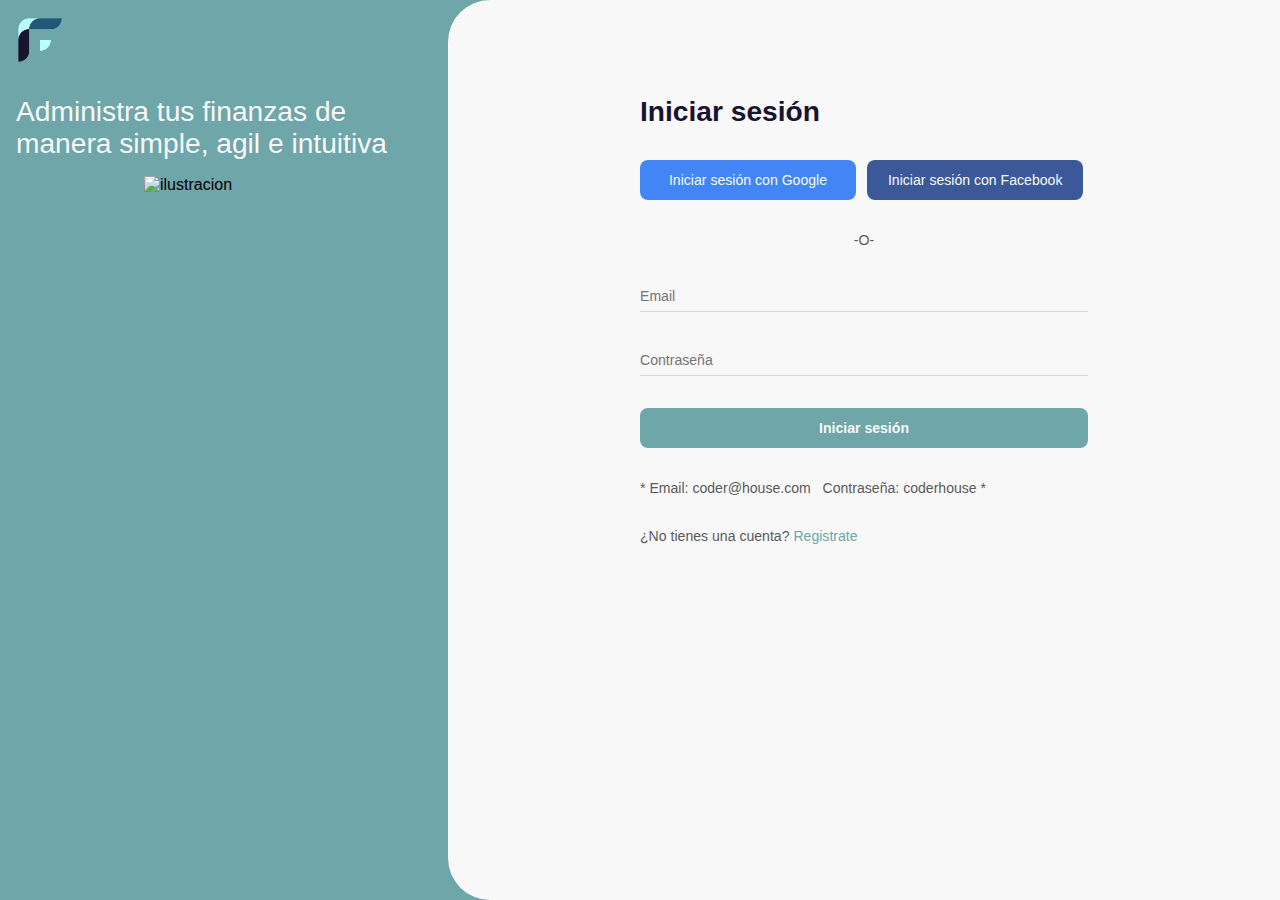
==== index.html @ 447d230a "V3" ====
<!DOCTYPE html>
<html lang="es">

<head>
    <meta charset="UTF-8">
    <meta http-equiv="X-UA-Compatible" content="IE=edge">
    <meta name="viewport" content="width=device-width, initial-scale=1.0">
    <link rel="shortcut icon" href="./img/logo.png" type="image/x-icon">
    <title>FINI - Login</title>
    <link rel="stylesheet" href="./css/style.css">
</head>

<body class="grid">
    <div class="container">
        <div class="logo">
            <a href="./index.html">
                <img src="./img/logo.png" alt="logo">
            </a>
        </div>
        <div class="titulo">
            <p>Administra tus finanzas de<br>manera simple, agil e intuitiva</p>
        </div>
        <div class="imagen">
            <img src="./img/ilustracion.png" alt="ilustracion">
        </div>
    </div>
    <div class="form-container">
        <form id="login" class="form"onsubmit="loginFunction()">
            <h1>Iniciar sesión</h1>
            <div class="login-buttons">
                <input class="btn-google" type="button" value="Iniciar sesión con Google">
                <input class="btn-facebook" type="button" value="Iniciar sesión con Facebook">
            </div>
            <p class="o" style="text-align: center;">-O-</p>
            <input id="email-login" name="email" class="input" type="email" placeholder="Email">
            <input id="password-login" name="password" class="input" type="password" placeholder="Contraseña">
            <input class="btn" type="submit" value="Iniciar sesión" onclick="iniciarSesionEjemplo()">
            <p>* Email: coder@house.com &nbsp; Contraseña: coderhouse *</p>
            <p id="result">¿No tienes una cuenta? <a href="#" onclick="registrarse()">Registrate</a></p>
        </form>
        <form id="signin" class="form" onsubmit="signup()">
            <h1>Crea una cuenta</h1>
            <input class="btn-google" type="button" value="Registrarse con Google">
            <input class="btn-facebook" type="button" value="Registrarse con Facebook">
            <p style="text-align: center;">-O-</p>
            <input id="name" name="name" class="input" type="text" placeholder="Nombre">
            <input id="email" name="email" class="input" type="email" placeholder="Email">
            <input id="password" name="password" class="input" type="password" placeholder="Contraseña">
            <input id="registrarse" class="btn" type="submit" value="Crear cuenta" onsubmit="loginFunction()">
            <p>¿Ya tienes una cuenta? <a href="#" onclick="iniciarSesion()">Inicia sesión</a></p>
        </form>
    </div>

    <!-- SCRIPT -->

    <script src="./js/script.js"></script>

</body>
</html>
---- css/style.css ----
/* DECLARACIONES GENERALES*/

* {
    margin: 0;
    padding: 0;
    box-sizing: border-box;
    font-family: 'Telegraf', Tahoma, Geneva, Verdana, sans-serif;
}

/* VARIABLES GOBLALES DE COLORES*/

:root {
    --white: #f8f8f8;
    --lightblue: #b0d8da;
    --lightbluealt: #6ea6a9;
    --lightgrey: #d9d9d9;
    --darkgrey: #5a5a5a;
    --darkblue: #1a132f;
    --shadow: rgba(33,33,33,.2);
    --googlecolor: #4285f4;
    --facebookcolor: #3b5998;
}

html {
    height: 100%;
}

body {
    min-height: 100%;
    height: 100%;
    background-color: var(--lightbluealt);
}

/* SISTEMA DE GRILLA */

.grid {
    display: grid;
    grid-template-columns: auto 65%;
    grid-template-areas:
        "body form-container"
}

.container {
    display: grid;
    grid-template-rows: 5rem 6rem auto;
    grid-template-areas:
        "logo"
        "titulo"
        "imagen";
}

.logo {
    grid-area: logo;
    width: 3rem;
    height: 3rem;
    float: left;
    margin: 1rem;
}

.logo img {
    width: 3rem;
    height: 3rem;
}

.titulo {
    grid-area: titulo;
    width: auto;
    height: 4rem;
    margin: 1rem;
    font-size: 2.2vw;
    color: var(--white);
}

.imagen {
    grid-area: imagen;
    width: auto;
    height: auto;
}

.imagen img {
    width: 25rem;
    height: 25rem;
    float: right;
    transform: translate(6rem);
}

/* FORMULARIO */

.form-container {
    grid-area: form-container;
    width: 100%;
    height: 100%;
    background-color: var(--white);
    border-radius: 42px 0 0 42px;
    float: right;
}

#signin {
    display: none;
}

.form {
    width: 28rem;
    height: auto;
    margin: 6rem 0 0 12rem;
}

.form h1 {
    font-size: 2.2vw;
    margin-bottom: 2rem;
    color: var(--darkblue);
}

.login-buttons {
    display: flex;
    flex-direction: row;
}

.btn-google {
    width: 13.5rem;
    height: 2.5rem;
    margin-right: .7rem;
    background-color: var(--googlecolor);
    color: var(--white);
    font-size: 1.1vw;
    border: none;
    border-radius: 8px;
    transition: all ease-in-out .2s;
}

.btn-google:hover {
    cursor: pointer;
    box-shadow: 0 0 1rem var(--shadow);
}

.btn-facebook {
    width: 13.5rem;
    height: 2.5rem;
    background-color: var(--facebookcolor);
    color: var(--white);
    font-size: 1.1vw;
    border: none;
    border-radius: 8px;
    transition: all ease-in-out .2s;
}

.btn-facebook:hover {
    cursor: pointer;
    box-shadow: 0 0 1rem var(--shadow);
}

.form p {
    margin-top: 2rem;
    font-size: 1.1vw;
    color: var(--darkgrey);
}

.form a {
    text-decoration: none;
    color: var(--lightbluealt);
    transition: all ease-in-out .3s;
}

.form a:hover {
    color: var(--darkblue);
}

.input {
    display: block;
    width: 100%;
    height: 2rem;
    margin: 2rem 0 0 0;
    font-size: 1.1vw;
    background: none;
    border: none;
    border-bottom: 1px solid var(--lightgrey);
    outline: none;
}

.btn {
    width: 100%;
    height: 2.5rem;
    margin: 2rem 0 0 0;
    background-color: var(--lightbluealt);
    border: none;
    border-radius: 8px;
    font-size: 1.1vw;
    font-weight: 600;
    color: var(--white);
    transition: all ease-in-out .2s;
}

.btn:hover {
    cursor: pointer;
    background-color: var(--darkblue);
}

@media only screen and (max-width: 1140px) {
    .grid {
        display: flex;
        flex-direction: column;
        
    }
    .container {
        display: flex;
        align-self: center;
        justify-content: center;
    }
    .logo {
        display: flex;
        align-items: center;
        justify-content: center;
        width: 6rem;
        height: 6rem;
    }
    .logo img {
        width: 4rem;
        height: 4rem;
    }
    .titulo {
        display: none;
    }
    .form {
        width: 100%;
        height: 100%;
        padding: 2rem 4rem 0 4rem;
        display: flex;
        flex-direction: column;
        align-items: center;
        margin: auto;
    }
    .form h1 {
        color: var(--darkblue);
        font-size: 2rem;
        margin: 0;
    }
    .form p {
        font-size: .6rem;
    }
    .o {
        display: none;
    }
    .input {
        height: 3rem;
        font-size: 1.2rem;
    }
    .btn {
        height: 3rem;
        font-size: 1rem;
    }
    .btn-google{
        display: none;
    }
    .btn-facebook {
        display: none;
    }
    .imagen {
        display: none;
    }
}
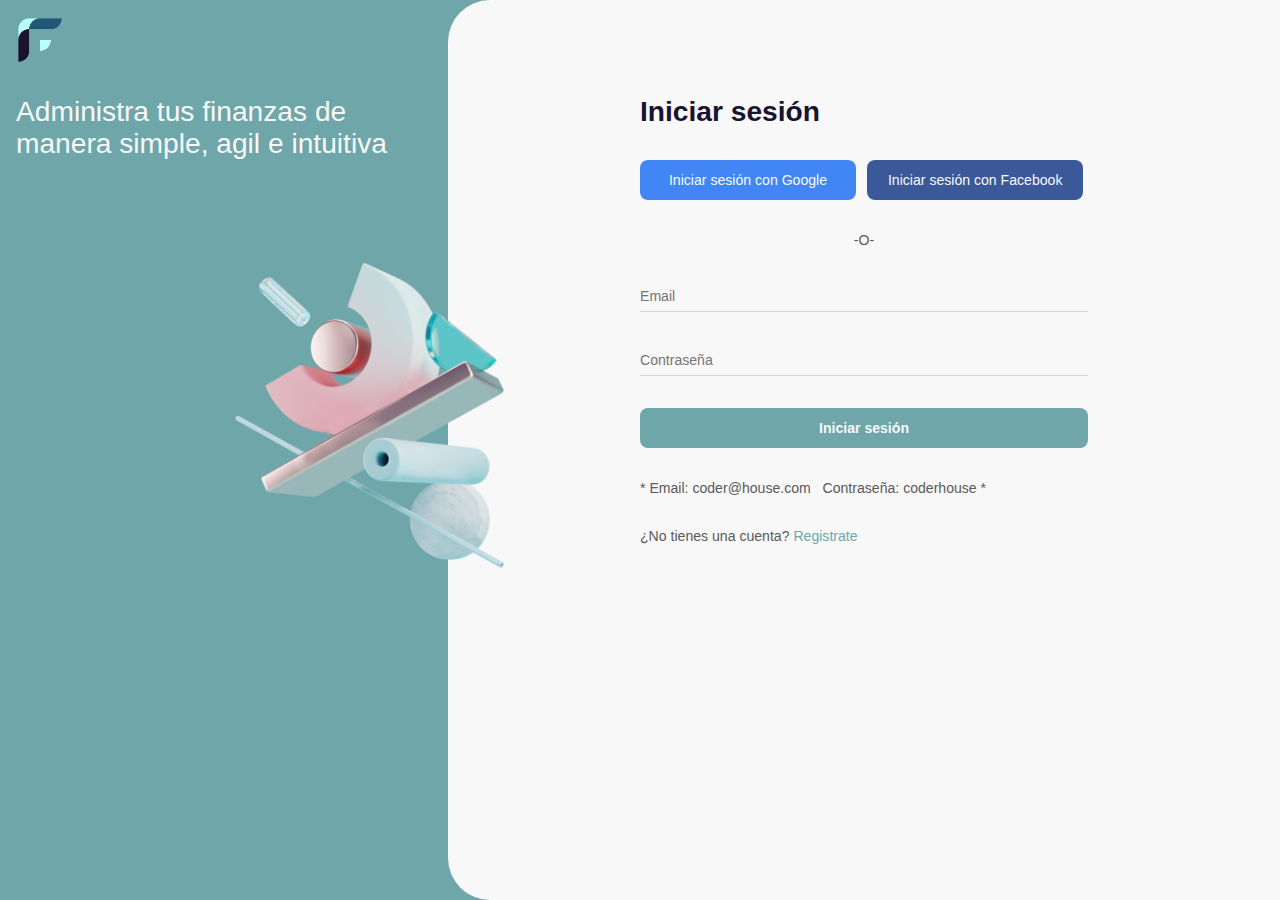
==== commit fdbf0ecd: "V6" ====
--- a/index.html
+++ b/index.html
@@ -4,7 +4,7 @@
 <head>
     <meta charset="UTF-8">
     <meta http-equiv="X-UA-Compatible" content="IE=edge">
-    <meta name="viewport" content="width=device-width, initial-scale=1.0">
+    <meta name="viewport" content="width=device-width, initial-scale=1.0, maximum-scale=1.0, user-scalable=no" />
     <link rel="shortcut icon" href="./img/logo.png" type="image/x-icon">
     <title>FINI - Login</title>
     <link rel="stylesheet" href="./css/style.css">
@@ -21,7 +21,13 @@
             <p>Administra tus finanzas de<br>manera simple, agil e intuitiva</p>
         </div>
         <div class="imagen">
-            <img src="./img/ilustracion.png" alt="ilustracion">
+            <img class="effect img7" src="./img/7.png" alt="ilustracion" data-value="1">
+            <img class="effect img6" src="./img/6.png" alt="ilustracion" data-value="3">
+            <img class="effect img5" src="./img/5.png" alt="ilustracion" data-value="-1">
+            <img class="effect img4" src="./img/4.png" alt="ilustracion" data-value="2">
+            <img class="effect img3" src="./img/3.png" alt="ilustracion" data-value="4">
+            <img class="effect img2" src="./img/2.png" alt="ilustracion" data-value="-2">
+            <img class="effect img1" src="./img/1.png" alt="ilustracion" data-value="1">
         </div>
     </div>
     <div class="form-container">
--- a/css/style.css
+++ b/css/style.css
@@ -75,13 +75,59 @@
     grid-area: imagen;
     width: auto;
     height: auto;
-}
-
-.imagen img {
-    width: 25rem;
-    height: 25rem;
-    float: right;
-    transform: translate(6rem);
+    transform: translate(9rem);
+}
+
+/* EFECTO PARALLAX */
+
+.img1 {
+    width: 30rem;
+    height: 30rem;
+    float: right;
+    position: absolute;
+    z-index: 1;
+}
+.img2 {
+    width: 30rem;
+    height: 30rem;
+    float: right;
+    position: absolute;
+    z-index: 2;
+}
+.img3 {
+    width: 30rem;
+    height: 30rem;
+    float: right;
+    position: absolute;
+    z-index: 3;
+}
+.img4 {
+    width: 30rem;
+    height: 30rem;
+    float: right;
+    position: absolute;
+    z-index: 4;
+}
+.img5 {
+    width: 30rem;
+    height: 30rem;
+    float: right;
+    position: absolute;
+    z-index: 5;
+}
+.img6 {
+    width: 30rem;
+    height: 30rem;
+    float: right;
+    position: absolute;
+    z-index: 6;
+}
+.img7 {
+    width: 30rem;
+    height: 30rem;
+    float: right;
+    position: absolute;
+    z-index: 7;
 }
 
 /* FORMULARIO */
@@ -205,6 +251,9 @@
         display: flex;
         align-self: center;
         justify-content: center;
+    }
+    .form-container {
+        border-radius: 42px 42px 0 0;
     }
     .logo {
         display: flex;
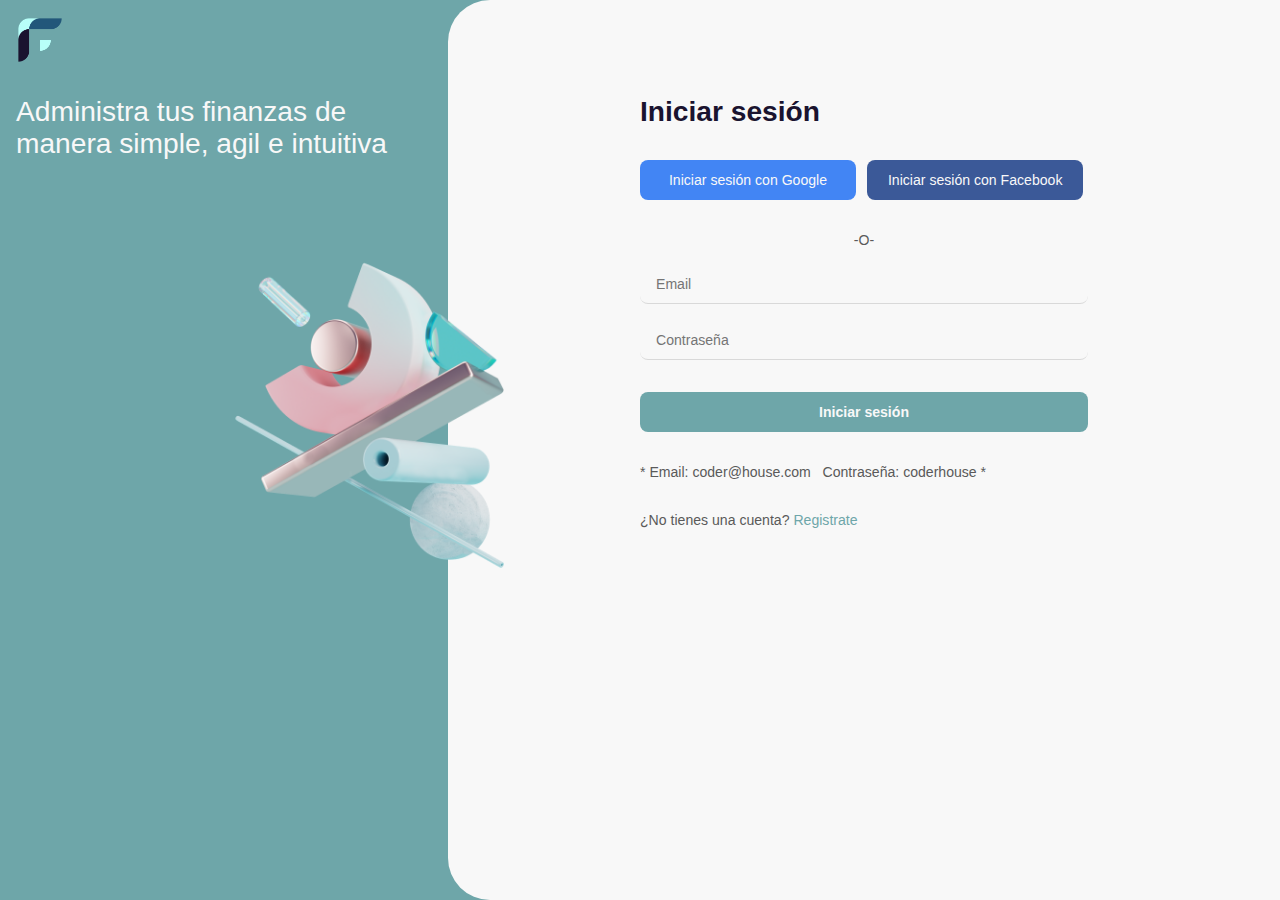
==== commit cb2d61dc: "v7" ====
--- a/index.html
+++ b/index.html
@@ -21,7 +21,7 @@
             <p>Administra tus finanzas de<br>manera simple, agil e intuitiva</p>
         </div>
         <div class="imagen">
-            <img class="effect img7" src="./img/7.png" alt="ilustracion" data-value="1">
+            <img class="effect img7" src="./img/7.png" alt="ilustracion" data-value="-1">
             <img class="effect img6" src="./img/6.png" alt="ilustracion" data-value="3">
             <img class="effect img5" src="./img/5.png" alt="ilustracion" data-value="-1">
             <img class="effect img4" src="./img/4.png" alt="ilustracion" data-value="2">
@@ -46,8 +46,10 @@
         </form>
         <form id="signin" class="form" onsubmit="signup()">
             <h1>Crea una cuenta</h1>
-            <input class="btn-google" type="button" value="Registrarse con Google">
-            <input class="btn-facebook" type="button" value="Registrarse con Facebook">
+            <div class="login-buttons">
+                <input class="btn-google" type="button" value="Registrarse con Google">
+                <input class="btn-facebook" type="button" value="Registrarse con Facebook">
+            </div>
             <p style="text-align: center;">-O-</p>
             <input id="name" name="name" class="input" type="text" placeholder="Nombre">
             <input id="email" name="email" class="input" type="email" placeholder="Email">
--- a/css/style.css
+++ b/css/style.css
@@ -214,9 +214,11 @@
 .input {
     display: block;
     width: 100%;
-    height: 2rem;
-    margin: 2rem 0 0 0;
-    font-size: 1.1vw;
+    height: 2.5rem;
+    margin: 1rem 0 0 0;
+    padding: 0 0 0 1rem;
+    font-size: 1.1vw;
+    border-radius: 8px;
     background: none;
     border: none;
     border-bottom: 1px solid var(--lightgrey);
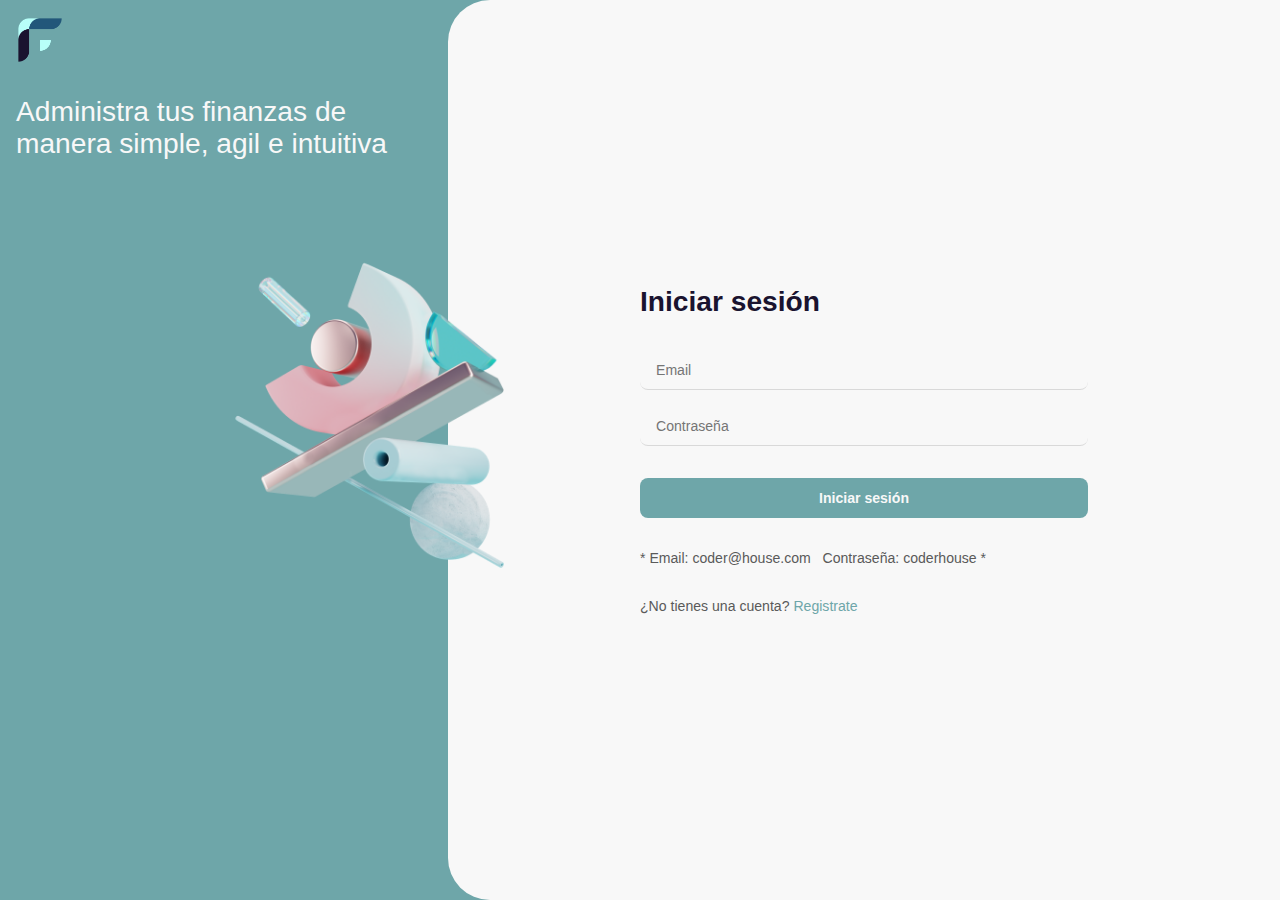
==== commit de51d3b5: "v17" ====
--- a/index.html
+++ b/index.html
@@ -5,39 +5,34 @@
     <meta charset="UTF-8">
     <meta http-equiv="X-UA-Compatible" content="IE=edge">
     <meta name="viewport" content="width=device-width, initial-scale=1.0, maximum-scale=1.0, user-scalable=no" />
-    <link rel="shortcut icon" href="./img/logo.png" type="image/x-icon">
+    <link rel="shortcut icon" href="./src/img/logo.png" type="image/x-icon">
     <title>FINI - Login</title>
-    <link rel="stylesheet" href="./css/style.css">
+    <link rel="stylesheet" href="./src/css/login.css">
 </head>
 
 <body class="grid">
     <div class="container">
         <div class="logo">
             <a href="./index.html">
-                <img src="./img/logo.png" alt="logo">
+                <img src="./src/img/logo.png" alt="logo">
             </a>
         </div>
         <div class="titulo">
             <p>Administra tus finanzas de<br>manera simple, agil e intuitiva</p>
         </div>
         <div class="imagen">
-            <img class="effect img7" src="./img/7.png" alt="ilustracion" data-value="-1">
-            <img class="effect img6" src="./img/6.png" alt="ilustracion" data-value="3">
-            <img class="effect img5" src="./img/5.png" alt="ilustracion" data-value="-1">
-            <img class="effect img4" src="./img/4.png" alt="ilustracion" data-value="2">
-            <img class="effect img3" src="./img/3.png" alt="ilustracion" data-value="4">
-            <img class="effect img2" src="./img/2.png" alt="ilustracion" data-value="-2">
-            <img class="effect img1" src="./img/1.png" alt="ilustracion" data-value="1">
+            <img class="effect img7" src="./src/img/7.png" alt="ilustracion" data-value="-1">
+            <img class="effect img6" src="./src/img/6.png" alt="ilustracion" data-value="3">
+            <img class="effect img5" src="./src/img/5.png" alt="ilustracion" data-value="-1">
+            <img class="effect img4" src="./src/img/4.png" alt="ilustracion" data-value="2">
+            <img class="effect img3" src="./src/img/3.png" alt="ilustracion" data-value="4">
+            <img class="effect img2" src="./src/img/2.png" alt="ilustracion" data-value="-2">
+            <img class="effect img1" src="./src/img/1.png" alt="ilustracion" data-value="1">
         </div>
     </div>
     <div class="form-container">
-        <form id="login" class="form"onsubmit="loginFunction()">
+        <form id="login" class="form" onsubmit="loginFunction()">
             <h1>Iniciar sesión</h1>
-            <div class="login-buttons">
-                <input class="btn-google" type="button" value="Iniciar sesión con Google">
-                <input class="btn-facebook" type="button" value="Iniciar sesión con Facebook">
-            </div>
-            <p class="o" style="text-align: center;">-O-</p>
             <input id="email-login" name="email" class="input" type="email" placeholder="Email">
             <input id="password-login" name="password" class="input" type="password" placeholder="Contraseña">
             <input class="btn" type="submit" value="Iniciar sesión" onclick="iniciarSesionEjemplo()">
@@ -46,22 +41,16 @@
         </form>
         <form id="signin" class="form" onsubmit="signup()">
             <h1>Crea una cuenta</h1>
-            <div class="login-buttons">
-                <input class="btn-google" type="button" value="Registrarse con Google">
-                <input class="btn-facebook" type="button" value="Registrarse con Facebook">
-            </div>
-            <p style="text-align: center;">-O-</p>
             <input id="name" name="name" class="input" type="text" placeholder="Nombre">
             <input id="email" name="email" class="input" type="email" placeholder="Email">
             <input id="password" name="password" class="input" type="password" placeholder="Contraseña">
-            <input id="registrarse" class="btn" type="submit" value="Crear cuenta" onsubmit="loginFunction()">
+            <input id="registrarse" class="btn" type="submit" value="Crear cuenta" onsubmit="loginFunction()" onclick="iniciarSesion()">
             <p>¿Ya tienes una cuenta? <a href="#" onclick="iniciarSesion()">Inicia sesión</a></p>
         </form>
     </div>
 
-    <!-- SCRIPT -->
-
-    <script src="./js/script.js"></script>
+    <script src="./src/js/login.js"></script>
 
 </body>
+
 </html>--- a/src/css/login.css
+++ b/src/css/login.css
@@ -0,0 +1,256 @@
+/* DECLARACIONES GENERALES*/
+
+* {
+    margin: 0;
+    padding: 0;
+    box-sizing: border-box;
+    font-family: 'Telegraf', Tahoma, Geneva, Verdana, sans-serif;
+}
+
+/* COLORES*/
+
+:root {
+    --white: #f8f8f8;
+    --lightblue: #b0d8da;
+    --lightbluealt: #6ea6a9;
+    --lightgrey: #d9d9d9;
+    --darkgrey: #5a5a5a;
+    --darkblue: #1a132f;
+    --shadow: rgba(33,33,33,.2);
+    --googlecolor: #4285f4;
+    --facebookcolor: #3b5998;
+}
+html {
+    height: 100%;
+}
+body {
+    min-height: 100%;
+    height: 100%;
+    background-color: var(--lightbluealt);
+}
+
+/* SISTEMA DE GRILLA */
+
+.grid {
+    display: grid;
+    grid-template-columns: auto 65%;
+    grid-template-areas:
+        "body form-container"
+}
+.container {
+    display: grid;
+    grid-template-rows: 5rem 6rem auto;
+    grid-template-areas:
+        "logo"
+        "titulo"
+        "imagen";
+}
+.logo {
+    grid-area: logo;
+    width: 3rem;
+    height: 3rem;
+    float: left;
+    margin: 1rem;
+}
+.logo img {
+    width: 3rem;
+    height: 3rem;
+}
+.titulo {
+    grid-area: titulo;
+    width: auto;
+    height: 4rem;
+    margin: 1rem;
+    font-size: 2.2vw;
+    color: var(--white);
+}
+.imagen {
+    grid-area: imagen;
+    width: auto;
+    height: auto;
+    transform: translate(9rem);
+}
+
+/* EFECTO PARALLAX */
+
+.img1 {
+    width: 30rem;
+    height: 30rem;
+    float: right;
+    position: absolute;
+    z-index: 1;
+}
+.img2 {
+    width: 30rem;
+    height: 30rem;
+    float: right;
+    position: absolute;
+    z-index: 2;
+}
+.img3 {
+    width: 30rem;
+    height: 30rem;
+    float: right;
+    position: absolute;
+    z-index: 3;
+}
+.img4 {
+    width: 30rem;
+    height: 30rem;
+    float: right;
+    position: absolute;
+    z-index: 4;
+}
+.img5 {
+    width: 30rem;
+    height: 30rem;
+    float: right;
+    position: absolute;
+    z-index: 5;
+}
+.img6 {
+    width: 30rem;
+    height: 30rem;
+    float: right;
+    position: absolute;
+    z-index: 6;
+}
+.img7 {
+    width: 30rem;
+    height: 30rem;
+    float: right;
+    position: absolute;
+    z-index: 7;
+}
+
+/* FORMULARIO */
+
+.form-container {
+    grid-area: form-container;
+    width: 100%;
+    height: 100%;
+    display: flex;
+    align-items: center;
+    justify-content: center;
+    background-color: var(--white);
+    border-radius: 42px 0 0 42px;
+    float: right;
+}
+#signin {
+    display: none;
+}
+.form {
+    width: 28rem;
+    height: auto;
+}
+.form h1 {
+    font-size: 2.2vw;
+    margin-bottom: 2rem;
+    color: var(--darkblue);
+}
+.form p {
+    margin-top: 2rem;
+    font-size: 1.1vw;
+    color: var(--darkgrey);
+}
+.form a {
+    text-decoration: none;
+    color: var(--lightbluealt);
+    transition: all ease-in-out .3s;
+}
+.form a:hover {
+    color: var(--darkblue);
+}
+.input {
+    display: block;
+    width: 100%;
+    height: 2.5rem;
+    margin: 1rem 0 0 0;
+    padding: 0 0 0 1rem;
+    font-size: 1.1vw;
+    border-radius: 8px;
+    background: none;
+    border: none;
+    border-bottom: 1px solid var(--lightgrey);
+    outline: none;
+}
+.btn {
+    width: 100%;
+    height: 2.5rem;
+    margin: 2rem 0 0 0;
+    background-color: var(--lightbluealt);
+    border: none;
+    border-radius: 8px;
+    font-size: 1.1vw;
+    font-weight: 600;
+    color: var(--white);
+    transition: all ease-in-out .2s;
+}
+.btn:hover {
+    cursor: pointer;
+    background-color: var(--darkblue);
+}
+
+@media only screen and (max-width: 1140px) {
+    .grid {
+        display: flex;
+        flex-direction: column;
+        
+    }
+    .container {
+        display: flex;
+        align-self: center;
+        justify-content: center;
+    }
+    .form-container {
+        border-radius: 42px 42px 0 0;
+    }
+    .logo {
+        display: flex;
+        align-items: center;
+        justify-content: center;
+        width: 6rem;
+        height: 6rem;
+    }
+    .logo img {
+        width: 4rem;
+        height: 4rem;
+    }
+    .titulo {
+        display: none;
+    }
+    .form {
+        width: 100%;
+        height: 100%;
+        padding: 2rem 4rem 0 4rem;
+        display: flex;
+        flex-direction: column;
+        align-items: center;
+        margin: auto;
+    }
+    .form h1 {
+        color: var(--darkblue);
+        font-size: 2rem;
+        margin-bottom: 1rem;
+    }
+    .form p {
+        font-size: .6rem;
+    }
+    .input {
+        height: 3rem;
+        font-size: 1.2rem;
+    }
+    .btn {
+        height: 3rem;
+        font-size: 1rem;
+    }
+    .btn-google{
+        display: none;
+    }
+    .btn-facebook {
+        display: none;
+    }
+    .imagen {
+        display: none;
+    }
+}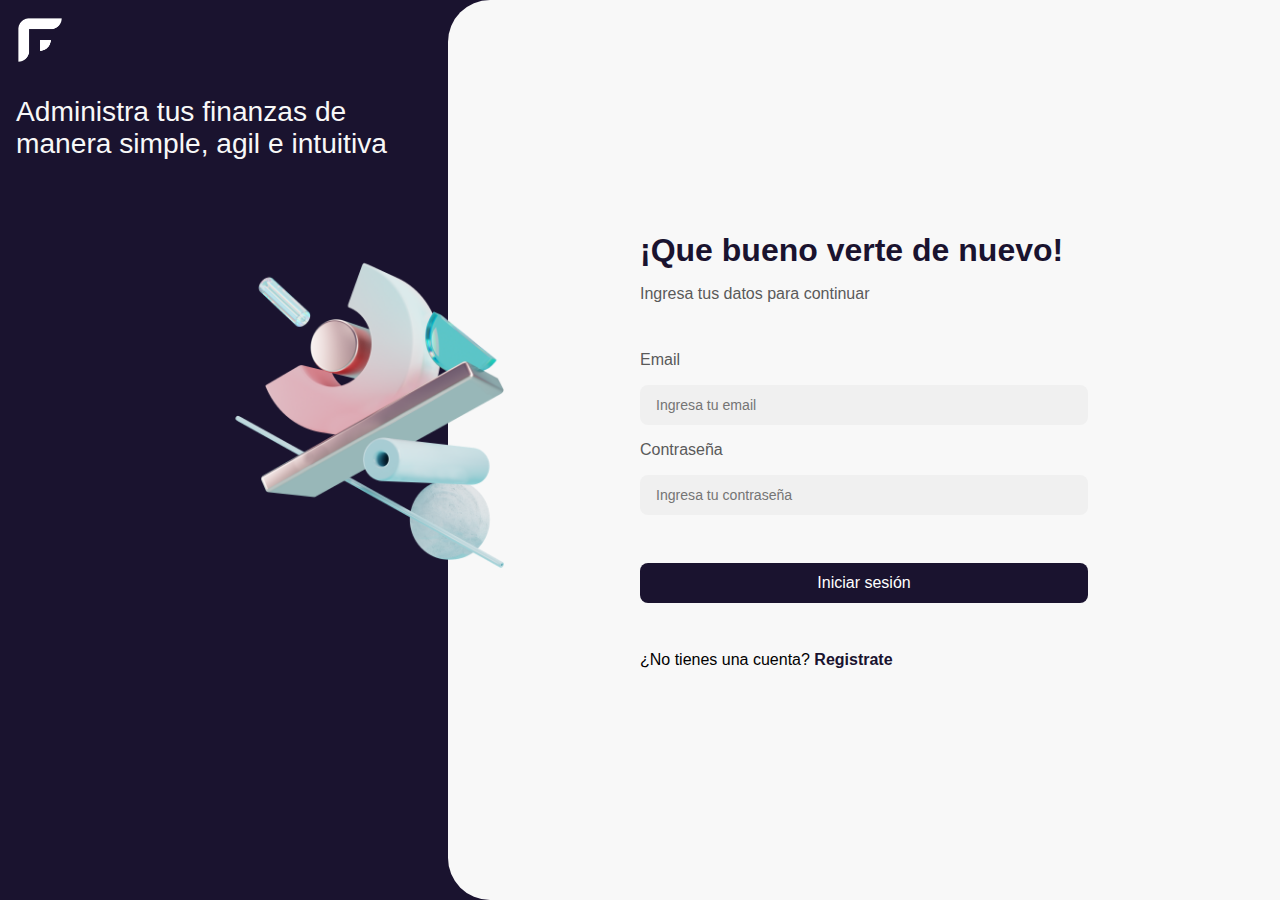
==== commit 6fbdd27b: "v19" ====
--- a/index.html
+++ b/index.html
@@ -14,7 +14,7 @@
     <div class="container">
         <div class="logo">
             <a href="./index.html">
-                <img src="./src/img/logo.png" alt="logo">
+                <img src="./src/img/logo-alt.png" alt="logo">
             </a>
         </div>
         <div class="titulo">
@@ -30,22 +30,51 @@
             <img class="effect img1" src="./src/img/1.png" alt="ilustracion" data-value="1">
         </div>
     </div>
-    <div class="form-container">
+    <div class="welcome" id="welcome">
+        <div class="img">
+            <img class="effect img7" src="./src/img/ilustracion1.png" alt="ilustracion">
+        </div>
+        <div class="welcome-text">
+            <h1>¡Bienvenidx!</h1>
+            <p>Administra tus finanzas de manera<br><b>simple, agil e intuitiva</b></p>
+        </div>
+        <div class="btn-container">
+            <div class="buttons">
+                <input type="button" value="Inicia sesión" onclick="iniciarSesion()">
+                <input type="button" value="Crea una cuenta" onclick="registrarse()">
+            </div>
+        </div>
+    </div>
+    <div id="form-container" class="form-container">
         <form id="login" class="form" onsubmit="loginFunction()">
-            <h1>Iniciar sesión</h1>
-            <input id="email-login" name="email" class="input" type="email" placeholder="Email">
-            <input id="password-login" name="password" class="input" type="password" placeholder="Contraseña">
-            <input class="btn" type="submit" value="Iniciar sesión" onclick="iniciarSesionEjemplo()">
-            <p>* Email: coder@house.com &nbsp; Contraseña: coderhouse *</p>
-            <p id="result">¿No tienes una cuenta? <a href="#" onclick="registrarse()">Registrate</a></p>
+            <div class="login-text">
+                <h1>¡Que bueno verte de nuevo!</h1>
+                <p>Ingresa tus datos para continuar</p>
+            </div>
+            <div class="input-data">
+                <label for="email">Email</label>
+                <input id="email-login" name="email" class="input" type="email" placeholder="Ingresa tu email">
+                <label for="password">Contraseña</label>
+                <input id="password-login" name="password" class="input" type="password" placeholder="Ingresa tu contraseña">
+                <input class="btn" type="submit" value="Iniciar sesión" onclick="iniciarSesionEjemplo()">
+            </div>
+            <p class="new-account" id="result">¿No tienes una cuenta? <a href="#" onclick="registrarse()">Registrate</a></p>
         </form>
         <form id="signin" class="form" onsubmit="signup()">
-            <h1>Crea una cuenta</h1>
-            <input id="name" name="name" class="input" type="text" placeholder="Nombre">
-            <input id="email" name="email" class="input" type="email" placeholder="Email">
-            <input id="password" name="password" class="input" type="password" placeholder="Contraseña">
-            <input id="registrarse" class="btn" type="submit" value="Crear cuenta" onsubmit="loginFunction()" onclick="iniciarSesion()">
-            <p>¿Ya tienes una cuenta? <a href="#" onclick="iniciarSesion()">Inicia sesión</a></p>
+            <div class="login-text">
+                <h1>¿Aun no te haz registrado?</h1>
+                <p>Ingresa tus datos y crea una cuenta</p>
+            </div>
+            <div class="input-data">
+                <label for="name">Nombre</label>
+                <input id="name" name="name" class="input" type="text" placeholder="Ingresa tu nombre">
+                <label for="email">Email</label>
+                <input id="email" name="email" class="input" type="email" placeholder="Ingresa tu email">
+                <label for="password">Contraseña</label>
+                <input id="password" name="password" class="input" type="password" placeholder="Crea una contraseña">
+                <input id="registrarse" class="btn" type="submit" value="Crear cuenta" onsubmit="loginFunction()" onclick="iniciarSesion()">
+            </div>
+            <p class="login-account">¿Ya tienes una cuenta? <a href="#" onclick="iniciarSesion()">Inicia sesión</a></p>
         </form>
     </div>
 
--- a/src/css/login.css
+++ b/src/css/login.css
@@ -4,7 +4,7 @@
     margin: 0;
     padding: 0;
     box-sizing: border-box;
-    font-family: 'Telegraf', Tahoma, Geneva, Verdana, sans-serif;
+    font-family: 'Poppins', Tahoma, Geneva, Verdana, sans-serif;
 }
 
 /* COLORES*/
@@ -26,7 +26,7 @@
 body {
     min-height: 100%;
     height: 100%;
-    background-color: var(--lightbluealt);
+    background-color: var(--darkblue);
 }
 
 /* SISTEMA DE GRILLA */
@@ -121,6 +121,10 @@
     float: right;
     position: absolute;
     z-index: 7;
+}
+
+.welcome {
+    display: none;
 }
 
 /* FORMULARIO */
@@ -142,68 +146,79 @@
 .form {
     width: 28rem;
     height: auto;
-}
-.form h1 {
-    font-size: 2.2vw;
-    margin-bottom: 2rem;
+    flex-direction: column;
+}
+.login-text h1 {
+    font-size: 2rem;
     color: var(--darkblue);
-}
-.form p {
-    margin-top: 2rem;
-    font-size: 1.1vw;
+    margin: 0 0 1rem 0;
+}
+.login-text p {
+    font-size: 1rem;
     color: var(--darkgrey);
 }
-.form a {
+.new-account {
+    margin: 0;
+}
+.new-account a {
     text-decoration: none;
-    color: var(--lightbluealt);
-    transition: all ease-in-out .3s;
-}
-.form a:hover {
     color: var(--darkblue);
+    font-weight: 600;
+}
+.login-account {
+    margin: 0;
+}
+.login-account a {
+    text-decoration: none;
+    color: var(--darkblue);
+    font-weight: 600;
+}
+.input-data {
+    margin: 3rem 0 0 0;
+}
+.input-data label{
+    color: var(--darkgrey);
 }
 .input {
     display: block;
     width: 100%;
     height: 2.5rem;
-    margin: 1rem 0 0 0;
+    margin: 1rem 0 1rem 0;
     padding: 0 0 0 1rem;
     font-size: 1.1vw;
     border-radius: 8px;
     background: none;
     border: none;
-    border-bottom: 1px solid var(--lightgrey);
+    background-color: rgb(240, 240, 240);
     outline: none;
 }
 .btn {
     width: 100%;
     height: 2.5rem;
-    margin: 2rem 0 0 0;
-    background-color: var(--lightbluealt);
+    margin: 2rem 0 3rem 0;
     border: none;
     border-radius: 8px;
-    font-size: 1.1vw;
-    font-weight: 600;
-    color: var(--white);
+    font-size: 1rem;
+    font-weight: 500;
+    background-color: var(--darkblue);
+    color: #fff;
     transition: all ease-in-out .2s;
 }
 .btn:hover {
     cursor: pointer;
-    background-color: var(--darkblue);
+    background-color: var(--lightbluealt);
 }
 
 @media only screen and (max-width: 1140px) {
     .grid {
         display: flex;
         flex-direction: column;
-        
+        align-items: center;
     }
     .container {
         display: flex;
         align-self: center;
         justify-content: center;
-    }
-    .form-container {
-        border-radius: 42px 42px 0 0;
     }
     .logo {
         display: flex;
@@ -219,36 +234,129 @@
     .titulo {
         display: none;
     }
+    /* WELCOME */
+    .img {
+        width: 100%;
+        height: 20rem;
+        display: flex;
+        justify-content: center;
+    }
+    .img img {
+        display: flex;
+        width: 40vh;
+        height: auto;
+    }
+    .welcome {
+        width: 80%;
+        display: flex;
+        flex-direction: column;
+    }
+    .welcome-text {
+        display: flex;
+        flex-direction: column;
+    }
+    .welcome-text h1 {
+        display: flex;
+        color: #fff;
+        margin: 1rem 0 2rem 0;
+    }
+    .welcome-text p {
+        display: flex;
+        flex-direction: column;
+        color: #fff;
+        line-height: 1.5rem;
+        letter-spacing: 1px;
+    }
+    .btn-container {
+        display: flex;
+        flex-direction: column;
+        
+    }
+    .buttons {
+        display: flex;
+        flex-direction: column;
+        margin: 2rem 0 0 0;
+    }
+    .buttons input {
+        width: 100%;
+        height: 2.5rem;
+        border: none;
+        border-radius: .5rem;
+        margin: 1rem 0 0 0;
+    }
+    .buttons input:nth-child(1) {
+        font-weight: 600;
+        font-size: 1rem;
+        background-color: #fff;
+        color: var(--darkblue);
+    }
+    .buttons input:nth-child(2) {
+        font-weight: 600;
+        font-size: 1rem;
+        border: 3px solid #fff;
+        background-color: transparent;
+        color: #fff;
+    }
+    .form-container {
+        display: none;
+        border-radius: 42px 42px 0 0;
+    }
+    /* FORM */
+    #login {
+        display: none;
+    }
     .form {
-        width: 100%;
+        width: 80%;
         height: 100%;
-        padding: 2rem 4rem 0 4rem;
         display: flex;
         flex-direction: column;
         align-items: center;
+        justify-content: space-around;
         margin: auto;
     }
-    .form h1 {
+    .login-text h1 {
+        width: 100%;
+        font-size: 1.4rem;
+        margin: 0 0 1rem 0;
         color: var(--darkblue);
-        font-size: 2rem;
-        margin-bottom: 1rem;
-    }
-    .form p {
-        font-size: .6rem;
+    }
+    .login-text p {
+        width: 100%;
+        font-size: 1rem;
+        margin: 0;
+    }
+    .input-data {
+        width: 100%;
+    }
+    .input-data label {
+        font-size: 1rem;
+        color: var(--darkgrey);
+        margin: 2rem 0 1rem 0;
     }
     .input {
-        height: 3rem;
-        font-size: 1.2rem;
+        height: 2.5rem;
+        font-size: 1rem;
+        margin: 1rem 0 1rem 0;
+        background-color:rgb(240, 240, 240);
+        border-bottom: 0;
     }
     .btn {
-        height: 3rem;
-        font-size: 1rem;
-    }
-    .btn-google{
-        display: none;
-    }
-    .btn-facebook {
-        display: none;
+        height: 2.5rem;
+        margin: 2rem 0 0 0;
+        font-size: 1rem;
+        background-color: var(--darkblue);
+        color: #fff;
+    }
+    .new-account {
+        font-size: 1rem;
+    }
+    .login-account {
+        font-size: 1rem;
+    }
+    .login-account a {
+        text-decoration: none;
+        color: var(--darkblue);
+        font-weight: 600;
     }
     .imagen {
         display: none;
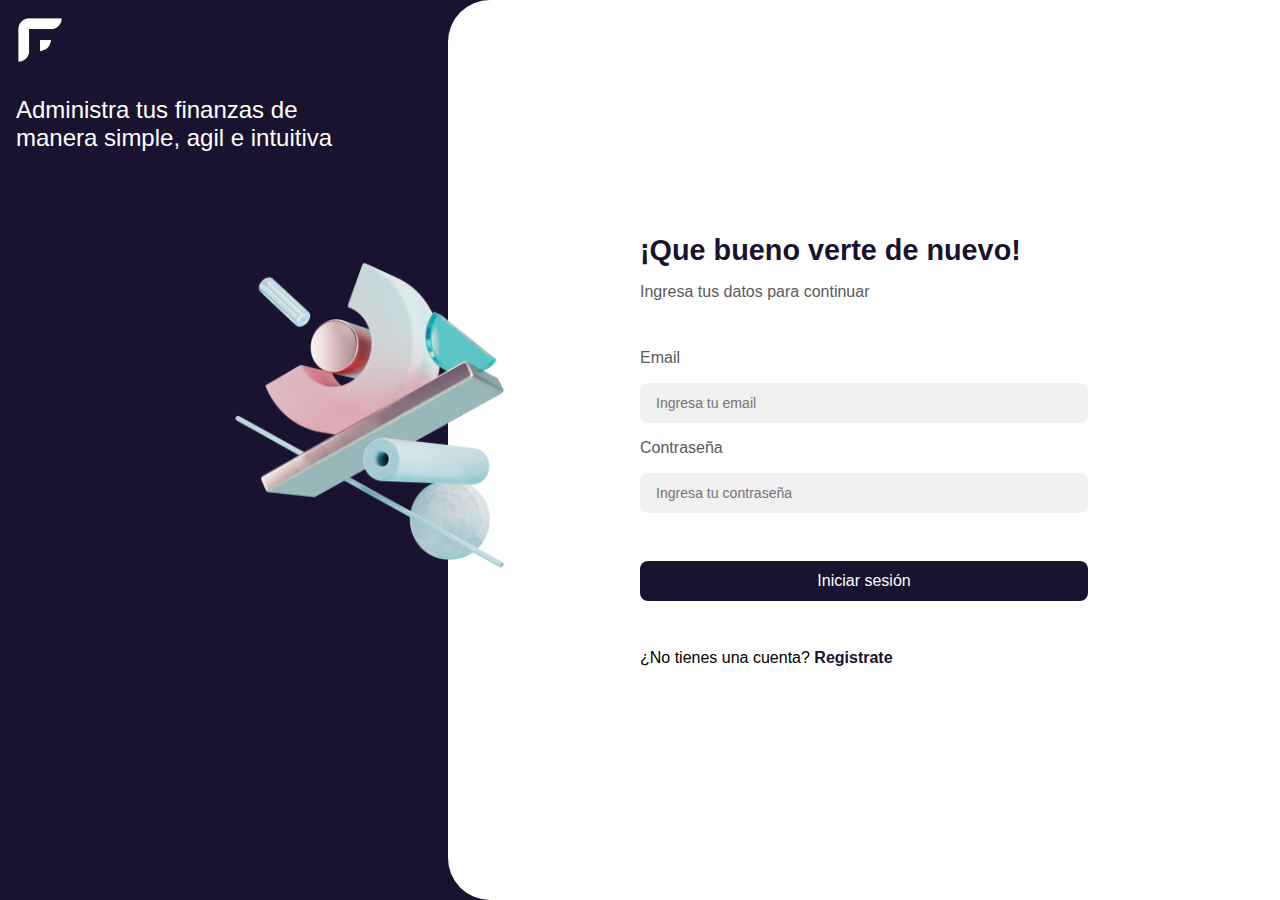
==== commit a2be44b2: "v21" ====
--- a/index.html
+++ b/index.html
@@ -56,7 +56,7 @@
                 <input id="email-login" name="email" class="input" type="email" placeholder="Ingresa tu email">
                 <label for="password">Contraseña</label>
                 <input id="password-login" name="password" class="input" type="password" placeholder="Ingresa tu contraseña">
-                <input class="btn" type="submit" value="Iniciar sesión" onclick="iniciarSesionEjemplo()">
+                <input class="btn" type="submit" value="Iniciar sesión">
             </div>
             <p class="new-account" id="result">¿No tienes una cuenta? <a href="#" onclick="registrarse()">Registrate</a></p>
         </form>
--- a/src/css/login.css
+++ b/src/css/login.css
@@ -10,7 +10,7 @@
 /* COLORES*/
 
 :root {
-    --white: #f8f8f8;
+    --white: #ffffff;
     --lightblue: #b0d8da;
     --lightbluealt: #6ea6a9;
     --lightgrey: #d9d9d9;
@@ -61,7 +61,7 @@
     width: auto;
     height: 4rem;
     margin: 1rem;
-    font-size: 2.2vw;
+    font-size: 1.5rem;
     color: var(--white);
 }
 .imagen {
@@ -149,7 +149,7 @@
     flex-direction: column;
 }
 .login-text h1 {
-    font-size: 2rem;
+    font-size: 1.8rem;
     color: var(--darkblue);
     margin: 0 0 1rem 0;
 }
@@ -176,7 +176,7 @@
 .input-data {
     margin: 3rem 0 0 0;
 }
-.input-data label{
+.input-data label {
     color: var(--darkgrey);
 }
 .input {
@@ -201,12 +201,23 @@
     font-size: 1rem;
     font-weight: 500;
     background-color: var(--darkblue);
-    color: #fff;
-    transition: all ease-in-out .2s;
+    color: var(--white);
+    transition: all ease-in-out .1s;
 }
 .btn:hover {
     cursor: pointer;
-    background-color: var(--lightbluealt);
+    background-color: var(--lightblue);
+    color: var(--darkblue);
+    font-weight: bold;
+}
+.btn:active {
+    background-color: var(--lightblue);
+    color: var(--darkblue);
+    font-weight: bold;
+    border-top: 3px solid var(--darkblue);
+    border-left: 3px solid var(--darkblue);
+    transform: translateX(-2px);
+    transform: translateY(2px);
 }
 
 @media only screen and (max-width: 1140px) {
@@ -214,6 +225,7 @@
         display: flex;
         flex-direction: column;
         align-items: center;
+        justify-content: space-around;
     }
     .container {
         display: flex;
@@ -257,15 +269,14 @@
     }
     .welcome-text h1 {
         display: flex;
-        color: #fff;
-        margin: 1rem 0 2rem 0;
+        color: var(--white);
     }
     .welcome-text p {
         display: flex;
         flex-direction: column;
-        color: #fff;
+        color: var(--white);
         line-height: 1.5rem;
-        letter-spacing: 1px;
+        letter-spacing: .8px;
     }
     .btn-container {
         display: flex;
@@ -275,7 +286,7 @@
     .buttons {
         display: flex;
         flex-direction: column;
-        margin: 2rem 0 0 0;
+        margin: 0 0 4rem 0;
     }
     .buttons input {
         width: 100%;
@@ -287,15 +298,15 @@
     .buttons input:nth-child(1) {
         font-weight: 600;
         font-size: 1rem;
-        background-color: #fff;
+        background-color: var(--white);
         color: var(--darkblue);
     }
     .buttons input:nth-child(2) {
         font-weight: 600;
         font-size: 1rem;
-        border: 3px solid #fff;
+        border: 3px solid var(--white);
         background-color: transparent;
-        color: #fff;
+        color: var(--white);
     }
     .form-container {
         display: none;
@@ -316,7 +327,7 @@
     }
     .login-text h1 {
         width: 100%;
-        font-size: 1.4rem;
+        font-size: 1.3rem;
         margin: 0 0 1rem 0;
         color: var(--darkblue);
     }
@@ -327,6 +338,7 @@
     }
     .input-data {
         width: 100%;
+        margin: 0;
     }
     .input-data label {
         font-size: 1rem;
@@ -345,7 +357,7 @@
         margin: 2rem 0 0 0;
         font-size: 1rem;
         background-color: var(--darkblue);
-        color: #fff;
+        color: var(--white);
     }
     .new-account {
         font-size: 1rem;
